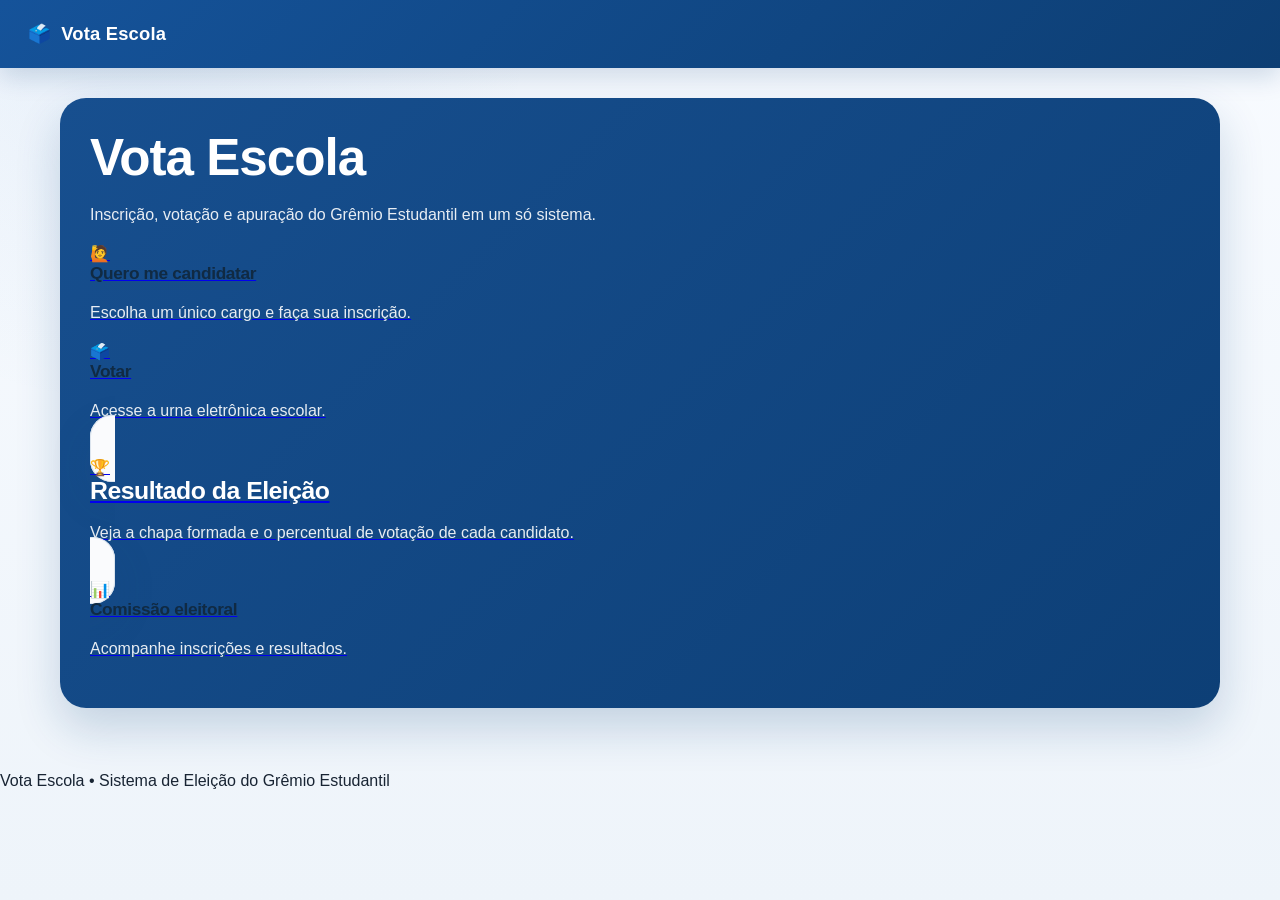
==== index.html @ 9f24b065 "Add files via upload" ====
<!DOCTYPE html><html lang="pt-BR"><head>
<meta charset="UTF-8"><meta name="viewport" content="width=device-width,initial-scale=1">
<title>Vota Escola</title><link rel="stylesheet" href="./styles.css?v=37">
<style id="vota-escola-design-v33">
:root{
  --ve-blue:#15539a;
  --ve-blue-dark:#0d3e73;
  --ve-blue-soft:#eaf3ff;
  --ve-bg:#f4f7fb;
  --ve-card:#ffffff;
  --ve-text:#182433;
  --ve-muted:#66788a;
  --ve-border:#dbe4ee;
  --ve-success:#158253;
  --ve-danger:#c83c3c;
  --ve-warning:#c98a11;
  --ve-shadow:0 18px 45px rgba(22,70,113,.12);
  --ve-radius:22px;
}
*{box-sizing:border-box}
html{background:var(--ve-bg)}
body{
  margin:0!important;
  min-height:100vh;
  font-family:Inter,Segoe UI,Roboto,Arial,sans-serif!important;
  color:var(--ve-text)!important;
  background:
    radial-gradient(circle at 10% 0%,rgba(30,105,183,.08),transparent 28%),
    linear-gradient(180deg,#f8fbff 0%,#eef4fa 100%)!important;
  font-size:16px!important;
}
header{
  background:linear-gradient(135deg,var(--ve-blue),var(--ve-blue-dark))!important;
  color:#fff!important;
  min-height:68px;
  padding:0 28px!important;
  display:flex!important;
  align-items:center!important;
  box-shadow:0 8px 26px rgba(13,62,115,.18)!important;
}
.brand{
  color:#fff!important;
  font-size:1.15rem!important;
  font-weight:800!important;
  letter-spacing:.01em;
}
.container,.candidate-wrap,.candidate-main,.done-wrap,.urna-shell{
  width:min(1160px,94%)!important;
  margin:30px auto 64px!important;
}
h1,h2,h3{
  font-family:Inter,Segoe UI,Roboto,Arial,sans-serif!important;
  color:#102a43!important;
  letter-spacing:-.02em;
}
h1{font-size:clamp(2rem,4vw,3.2rem)!important}
h2{font-size:1.55rem!important}
h3{font-size:1.08rem!important}
p{line-height:1.55}
.card,.form-card,.step-card,.turnout-card,.cargo-card,.done-card{
  background:rgba(255,255,255,.98)!important;
  border:1px solid var(--ve-border)!important;
  border-radius:var(--ve-radius)!important;
  box-shadow:var(--ve-shadow)!important;
}
.card{padding:24px!important;margin-bottom:20px!important}
.hero,.hero-card,.candidate-hero,.hero-result{
  background:linear-gradient(135deg,#174f8f,#0d3f76)!important;
  color:#fff!important;
  border-radius:26px!important;
  padding:30px!important;
  box-shadow:0 20px 45px rgba(15,70,126,.20)!important;
  border:none!important;
}
.hero h1,.hero h2,.hero-card h1,.candidate-hero h1,.hero-result h1{
  color:#fff!important;
}
.hero p,.hero-card p,.candidate-hero p,.hero-result p{color:rgba(255,255,255,.9)!important}
.grid{display:grid!important;gap:16px!important}
.grid-2,.grid2{grid-template-columns:repeat(2,minmax(0,1fr))!important}
.grid-3{grid-template-columns:repeat(3,minmax(0,1fr))!important}
.grid-4{grid-template-columns:repeat(4,minmax(0,1fr))!important}
label{
  display:block!important;
  font-weight:750!important;
  color:#26384a!important;
  margin:10px 0 7px!important;
}
input,select,textarea{
  width:100%!important;
  min-height:46px!important;
  padding:11px 13px!important;
  border:1px solid #cbd8e5!important;
  border-radius:12px!important;
  background:#fff!important;
  color:#172536!important;
  font:inherit!important;
  outline:none!important;
  transition:.18s ease!important;
}
input:focus,select:focus,textarea:focus{
  border-color:var(--ve-blue)!important;
  box-shadow:0 0 0 4px rgba(21,83,154,.12)!important;
}
input[readonly],.readonly{background:#f3f6f9!important;color:#44586b!important}
textarea{min-height:135px!important;resize:vertical!important}
input[type="checkbox"]{
  width:18px!important;min-height:18px!important;height:18px!important;
  padding:0!important;border-radius:5px!important
}
button,.btn,.btn-elegant,.submit-btn{
  border:none!important;
  border-radius:12px!important;
  padding:12px 17px!important;
  min-height:44px!important;
  font:inherit!important;
  font-weight:800!important;
  cursor:pointer!important;
  text-decoration:none!important;
  display:inline-flex!important;
  align-items:center!important;
  justify-content:center!important;
  gap:8px!important;
  transition:.18s ease!important;
}
button:hover,.btn:hover,.btn-elegant:hover,.submit-btn:hover{transform:translateY(-1px)}
.btn-primary,.primary,.submit-btn{
  background:linear-gradient(135deg,#1b63b4,#124b89)!important;
  color:#fff!important;
  box-shadow:0 8px 20px rgba(21,83,154,.18)!important;
}
.btn-light,.secondary{background:#edf3f8!important;color:#17334e!important}
.btn-success{background:#198754!important;color:#fff!important}
.btn-danger{background:#c43b3b!important;color:#fff!important}
.notice,.notice-box{
  border-radius:14px!important;
  padding:13px 15px!important;
  margin:12px 0!important;
  background:#edf5ff!important;
  border:1px solid #d2e4f8!important;
  border-left:5px solid var(--ve-blue)!important;
  color:#24405d!important;
}
.notice.success,.notice-box.ok{background:#eaf8ef!important;border-left-color:var(--ve-success)!important}
.notice.error,.notice-box.err{background:#fff0f0!important;border-left-color:var(--ve-danger)!important;color:#742525!important}
.notice.warning{background:#fff7e4!important;border-left-color:var(--ve-warning)!important}
.small,.help{font-size:.9rem!important;color:var(--ve-muted)!important}
.muted{color:var(--ve-muted)!important}
.hidden{display:none!important}
hr{border:0!important;border-top:1px solid #e4ebf2!important;margin:24px 0!important}
.stat{
  background:#fff!important;border:1px solid var(--ve-border)!important;
  border-radius:18px!important;padding:18px 20px!important;box-shadow:var(--ve-shadow)!important
}
.stat span{display:block!important;color:var(--ve-muted)!important;margin-bottom:5px!important}
.stat strong{font-size:2rem!important;color:#122d46!important}
.panel-actions{
  display:grid!important;
  grid-template-columns:repeat(3,minmax(0,1fr))!important;
  gap:20px!important;margin-top:26px!important
}
.panel-tile{
  min-height:180px!important;
  background:linear-gradient(180deg,#fff,#f9fbfd)!important;
  border:1px solid #d4dee8!important;
  border-radius:24px!important;
  box-shadow:var(--ve-shadow)!important;
  padding:24px!important;
  display:flex!important;flex-direction:column!important;
  align-items:center!important;justify-content:center!important;
  text-align:center!important;cursor:pointer!important
}
.panel-tile:hover{border-color:var(--ve-blue)!important;transform:translateY(-3px)!important}
.panel-tile .icon{font-size:2.4rem!important;margin-bottom:10px!important}
.panel-tile .title{font-size:1.08rem!important;font-weight:900!important;color:#15314c!important}
.panel-tile .sub{color:var(--ve-muted)!important;margin-top:6px!important}
.candidate-row{
  display:flex!important;gap:16px!important;align-items:flex-start!important;
  background:#fff!important;border:1px solid var(--ve-border)!important;
  border-radius:18px!important;padding:16px!important;margin-bottom:14px!important
}
.avatar{
  width:78px!important;height:96px!important;border-radius:13px!important;
  overflow:hidden!important;background:#edf1f5!important;display:grid!important;place-items:center!important
}
.avatar img{width:100%!important;height:100%!important;object-fit:cover!important}
.badge{display:inline-block!important;border-radius:999px!important;padding:4px 9px!important;font-size:.78rem!important;font-weight:900!important}
.badge-aprovado{background:#e6f6eb!important;color:#226d3e!important}
.badge-pendente{background:#fff3d3!important;color:#7a5b00!important}
.badge-rejeitado{background:#ffe7e7!important;color:#972b2b!important}
table{
  width:100%!important;border-collapse:separate!important;border-spacing:0!important;
  overflow:hidden!important;border:1px solid var(--ve-border)!important;border-radius:14px!important
}
th,td{padding:12px!important;border-bottom:1px solid #e8eef4!important;text-align:left!important}
th{background:#f4f7fa!important;color:#33495e!important}
tr:last-child td{border-bottom:none!important}

/* Candidate-specific */
.step-card{padding:24px!important;margin-bottom:18px!important}
.step-title{display:flex!important;align-items:center!important;gap:10px!important;margin-bottom:16px!important}
.step-number,.section-title .n{
  width:36px!important;height:36px!important;border-radius:50%!important;
  background:var(--ve-blue)!important;color:#fff!important;display:grid!important;
  place-items:center!important;font-weight:900!important
}
.step-title h2,.section-title h2{margin:0!important}
.lookup-row{display:grid!important;grid-template-columns:1fr auto!important;gap:12px!important;align-items:end!important}
.candidate-confirm,.number-card{
  background:#edf5ff!important;border:1px solid #d1e3f7!important;
  border-radius:14px!important;padding:14px!important;color:#274665!important
}
.photo-grid,.photo-row{display:grid!important;grid-template-columns:155px 1fr!important;gap:20px!important;align-items:start!important}
.photo-box,.preview-shell{
  width:155px!important;height:190px!important;border-radius:18px!important;
  background:#f2f5f8!important;border:1px dashed #b9c8d6!important;
  display:grid!important;place-items:center!important;overflow:hidden!important;
  color:#738498!important;text-align:center!important;padding:10px!important
}
.photo-box img,.preview-shell img{width:100%!important;height:100%!important;object-fit:cover!important}
.footer-actions,.actions{display:flex!important;justify-content:flex-end!important;gap:12px!important;margin-top:18px!important}

/* Results */
.winner-card{
  background:#fff!important;border:1px solid var(--ve-border)!important;
  border-radius:18px!important;padding:16px!important;box-shadow:0 8px 22px rgba(24,70,109,.08)!important
}
.cargo-card{padding:20px!important;margin-bottom:18px!important}
.bar,.progress-track{background:#e5ebf1!important;border-radius:999px!important;overflow:hidden!important}
.bar>span,.progress-fill{background:linear-gradient(90deg,#1961ad,#2b82d6)!important}

/* Urna */
.urna{
  background:linear-gradient(180deg,#ddd8cc,#cbc5b8)!important;
  border:1px solid #aaa!important;border-radius:20px!important;
  padding:22px!important;display:grid!important;
  grid-template-columns:minmax(0,1.5fr) minmax(300px,.75fr)!important;
  gap:22px!important;box-shadow:0 22px 55px rgba(0,0,0,.18)!important
}
.tela{
  background:#f8f8f3!important;border:2px solid #3f4347!important;
  border-radius:14px!important;min-height:500px!important;padding:24px!important
}
.teclado{background:#2f3439!important;border-radius:14px!important;padding:18px!important}
.teclas-grid{display:grid!important;grid-template-columns:repeat(3,1fr)!important;gap:10px!important}
.tecla{
  background:#17191c!important;color:#fff!important;border:2px solid #555!important;
  border-radius:8px!important;padding:16px!important;font-size:1.35rem!important;font-weight:900!important
}
.acoes{display:grid!important;grid-template-columns:1fr 1fr 1.2fr!important;gap:10px!important;margin-top:14px!important}
.branco{background:#f4f4f4!important;color:#111!important}
.corrige{background:#e88a2c!important;color:#111!important}
.confirma{background:#45a66d!important;color:#111!important}
.numero-display{font-size:3rem!important;letter-spacing:.12em!important;font-weight:900!important}
.fim{font-size:4.5rem!important;text-align:center!important;font-weight:950!important}

@media(max-width:900px){
  .grid-3,.grid-4{grid-template-columns:repeat(2,minmax(0,1fr))!important}
  .panel-actions{grid-template-columns:1fr!important}
  .urna{grid-template-columns:1fr!important}
}
@media(max-width:680px){
  header{padding:0 18px!important}
  .container,.candidate-wrap,.candidate-main,.done-wrap,.urna-shell{width:94%!important;margin-top:18px!important}
  .grid-2,.grid2,.grid-3,.grid-4{grid-template-columns:1fr!important}
  .lookup-row{grid-template-columns:1fr!important}
  .photo-grid,.photo-row{grid-template-columns:1fr!important}
  .candidate-row{flex-direction:column!important}
  .footer-actions,.actions{flex-direction:column!important}
  .footer-actions>*,.actions>*{width:100%!important}
  .card,.step-card,.form-card{padding:18px!important}
  .hero,.hero-card,.candidate-hero,.hero-result{padding:22px!important;border-radius:20px!important}
}
</style>

</head>
<body>
<header><div class="brand"><span class="ballot">🗳️</span> Vota Escola</div></header>
<main class="container">
  <section class="hero card">
    <h1>Vota Escola</h1>
    <p>Inscrição, votação e apuração do Grêmio Estudantil em um só sistema.</p>
    <div class="menu-cards">
      <a class="menu-card" href="candidato.html"><div class="ico">🙋</div><h3>Quero me candidatar</h3><p>Escolha um único cargo e faça sua inscrição.</p></a>
      <a class="menu-card" href="urna.html"><div class="ico">🗳️</div><h3>Votar</h3><p>Acesse a urna eletrônica escolar.</p></a>
      <a class="card action-card" href="resultados.html">
        <div class="action-icon">🏆</div>
        <h2>Resultado da Eleição</h2>
        <p>Veja a chapa formada e o percentual de votação de cada candidato.</p>
      </a>
      <a class="menu-card" href="gestor.html"><div class="ico">📊</div><h3>Comissão eleitoral</h3><p>Acompanhe inscrições e resultados.</p></a>
    </div>
  </section>
</main>
<footer>Vota Escola • Sistema de Eleição do Grêmio Estudantil</footer>
</body></html>
---- styles.css ----
:root{
  --blue:#174f8f;
  --blue2:#0f3f75;
  --blue-soft:#eaf2fb;
  --bg:#eef3f8;
  --card:#ffffff;
  --text:#15202b;
  --muted:#66788a;
  --border:#d8e1ea;
  --success:#198754;
  --danger:#c93434;
  --warning:#d59000;
  --shadow:0 12px 35px rgba(23,79,143,.12);
  --radius:20px;
}
*{box-sizing:border-box}
html,body{margin:0;padding:0;font-family:Inter,Segoe UI,Arial,sans-serif;color:var(--text);background:var(--bg)}
body{min-height:100vh}
header{
  background:linear-gradient(135deg,var(--blue),var(--blue2));
  color:#fff;padding:18px 24px;box-shadow:0 2px 10px rgba(0,0,0,.08)
}
.brand{font-size:1.15rem;font-weight:800;display:flex;align-items:center;gap:10px}
.container{width:min(1180px,92%);margin:28px auto 60px}
.card{
  background:var(--card);border:1px solid var(--border);border-radius:var(--radius);
  box-shadow:var(--shadow);padding:24px;margin-bottom:20px
}
h1,h2,h3{margin-top:0;color:#10263b}
h1{font-size:clamp(2rem,4vw,3.2rem)}
h2{font-size:1.55rem}
h3{font-size:1.08rem}
p{line-height:1.55}
label{display:block;font-weight:700;margin:10px 0 6px}
input,select,textarea{
  width:100%;border:1px solid #c9d5e2;border-radius:12px;padding:12px 13px;
  font-size:1rem;background:white;outline:none;transition:.2s
}
input:focus,select:focus,textarea:focus{border-color:var(--blue);box-shadow:0 0 0 3px rgba(23,79,143,.12)}
textarea{min-height:130px;resize:vertical}
button,.btn{
  border:none;border-radius:12px;padding:11px 16px;font-weight:800;font-size:.98rem;
  cursor:pointer;text-decoration:none;display:inline-flex;align-items:center;justify-content:center;gap:8px
}
.btn-primary,button.primary{background:var(--blue);color:#fff}
.btn-primary:hover,button.primary:hover{background:var(--blue2)}
.btn-light{background:#edf3f8;color:#16324d}
.btn-success{background:var(--success);color:#fff}
.btn-danger{background:var(--danger);color:#fff}
.grid{display:grid;gap:16px}
.grid-2{grid-template-columns:repeat(2,minmax(0,1fr))}
.grid-3{grid-template-columns:repeat(3,minmax(0,1fr))}
.grid-4{grid-template-columns:repeat(4,minmax(0,1fr))}
.muted{color:var(--muted)}
.small{font-size:.9rem}
.notice{
  border-radius:14px;padding:13px 15px;background:var(--blue-soft);
  border-left:5px solid var(--blue);margin:12px 0
}
.notice.success{background:#eaf7ef;border-left-color:var(--success)}
.notice.error{background:#fff0f0;border-left-color:var(--danger)}
.notice.warning{background:#fff7df;border-left-color:var(--warning)}
.hidden{display:none!important}
.stat{
  background:#fff;border:1px solid var(--border);border-radius:18px;
  padding:18px 20px;box-shadow:var(--shadow)
}
.stat span{display:block;color:var(--muted);margin-bottom:5px}
.stat strong{font-size:2rem}
.panel-actions{
  display:grid;grid-template-columns:repeat(3,minmax(0,1fr));gap:20px;margin-top:26px
}
.panel-tile{
  background:#fff;border:2px solid #253444;border-radius:24px;min-height:180px;
  padding:22px;text-align:center;display:flex;flex-direction:column;align-items:center;
  justify-content:center;cursor:pointer;box-shadow:var(--shadow);transition:.2s
}
.panel-tile:hover{transform:translateY(-3px);border-color:var(--blue)}
.panel-tile .icon{font-size:2.2rem;margin-bottom:8px}
.panel-tile .title{font-size:1.1rem;font-weight:900;text-transform:uppercase}
.panel-tile .sub{color:var(--muted);margin-top:7px}
.hero{
  border-radius:24px;background:linear-gradient(135deg,#273747,#3e5970);
  color:#fff;padding:32px;margin-bottom:24px;box-shadow:var(--shadow)
}
.hero h1,.hero h2{color:white;margin-bottom:8px}
table{width:100%;border-collapse:collapse;background:#fff}
th,td{padding:12px;border-bottom:1px solid #e6ebf0;text-align:left;vertical-align:top}
th{background:#f6f8fa}
.avatar{
  width:78px;height:96px;border-radius:12px;background:#edf1f4;
  display:grid;place-items:center;overflow:hidden
}
.avatar img{width:100%;height:100%;object-fit:cover}
.candidate-row{
  display:flex;gap:16px;align-items:flex-start;border:1px solid var(--border);
  border-radius:16px;padding:16px;margin-bottom:14px;background:#fff
}
.badge{display:inline-block;border-radius:999px;padding:4px 9px;font-size:.78rem;font-weight:800}
.badge-aprovado{background:#e5f6eb;color:#23713f}
.badge-pendente{background:#fff4d8;color:#8a6500}
.badge-rejeitado{background:#ffe9e9;color:#9a2323}
.photo-preview{
  width:145px;height:180px;border-radius:16px;object-fit:cover;
  border:2px solid #d5dce3;background:#edf1f4
}

/* Urna */
.urna-shell{width:min(1120px,95%);margin:26px auto}
.urna{
  background:#d9d5cb;border:1px solid #aaa;border-radius:18px;padding:20px;
  display:grid;grid-template-columns:minmax(0,1.45fr) minmax(280px,.75fr);
  gap:20px;box-shadow:0 18px 40px rgba(0,0,0,.18)
}
.tela{
  background:#f7f7f2;border:2px solid #444;border-radius:12px;min-height:500px;
  padding:24px;position:relative
}
.teclado{
  background:#2f3338;border-radius:14px;padding:18px;display:flex;flex-direction:column;justify-content:center
}
.teclas-grid{display:grid;grid-template-columns:repeat(3,1fr);gap:10px}
.tecla{
  background:#1b1d20;color:#fff;border:2px solid #555;border-radius:8px;
  padding:16px;font-size:1.4rem;font-weight:900
}
.acoes{display:grid;grid-template-columns:1fr 1fr 1.2fr;gap:10px;margin-top:14px}
.acao{border-radius:8px;padding:14px 8px;font-weight:900}
.branco{background:#f1f1f1;color:#111}
.corrige{background:#e58b30;color:#111}
.confirma{background:#3a9f63;color:#111}
.numero-display{font-size:3rem;letter-spacing:.18em;font-weight:900;margin:20px 0}
.candidate-box{display:flex;gap:16px;align-items:flex-start;margin-top:18px}
.candidate-box img{width:125px;height:155px;object-fit:cover;border-radius:12px;background:#e6e6e6}
.fim{font-size:5rem;text-align:center;margin-top:130px;font-weight:900;letter-spacing:.08em}

@media(max-width:900px){
  .grid-4,.grid-3{grid-template-columns:repeat(2,minmax(0,1fr))}
  .panel-actions{grid-template-columns:1fr}
  .urna{grid-template-columns:1fr}
}
@media(max-width:650px){
  .container{width:min(94%,100%)}
  .card{padding:18px}
  .grid-2,.grid-3,.grid-4{grid-template-columns:1fr}
  .candidate-row{flex-direction:column}
  .hero{padding:24px}
  .tela{min-height:420px;padding:16px}
  .tecla{padding:14px}
}


/* Dados eleitorais da candidatura no painel do gestor */
.candidate-election-data{display:grid;grid-template-columns:minmax(150px,190px) minmax(220px,1fr);gap:12px;margin-top:14px}
.candidate-number-box,.candidate-role-box{border:1px solid #dfe5eb;border-radius:14px;padding:12px 14px;background:#f8fafc}
.candidate-number-box{background:#eef5ff;border-color:#cfe0f5}
.candidate-number-box span,.candidate-role-box span{display:block;font-size:.76rem;text-transform:uppercase;letter-spacing:.06em;color:#687582;font-weight:800;margin-bottom:4px}
.candidate-number-box strong{font-size:2rem;line-height:1;color:#174f8f;letter-spacing:.04em}
.candidate-role-box strong{font-size:1.05rem;color:#1d2b38}
@media(max-width:620px){.candidate-election-data{grid-template-columns:1fr}.candidate-number-box strong{font-size:1.8rem}}
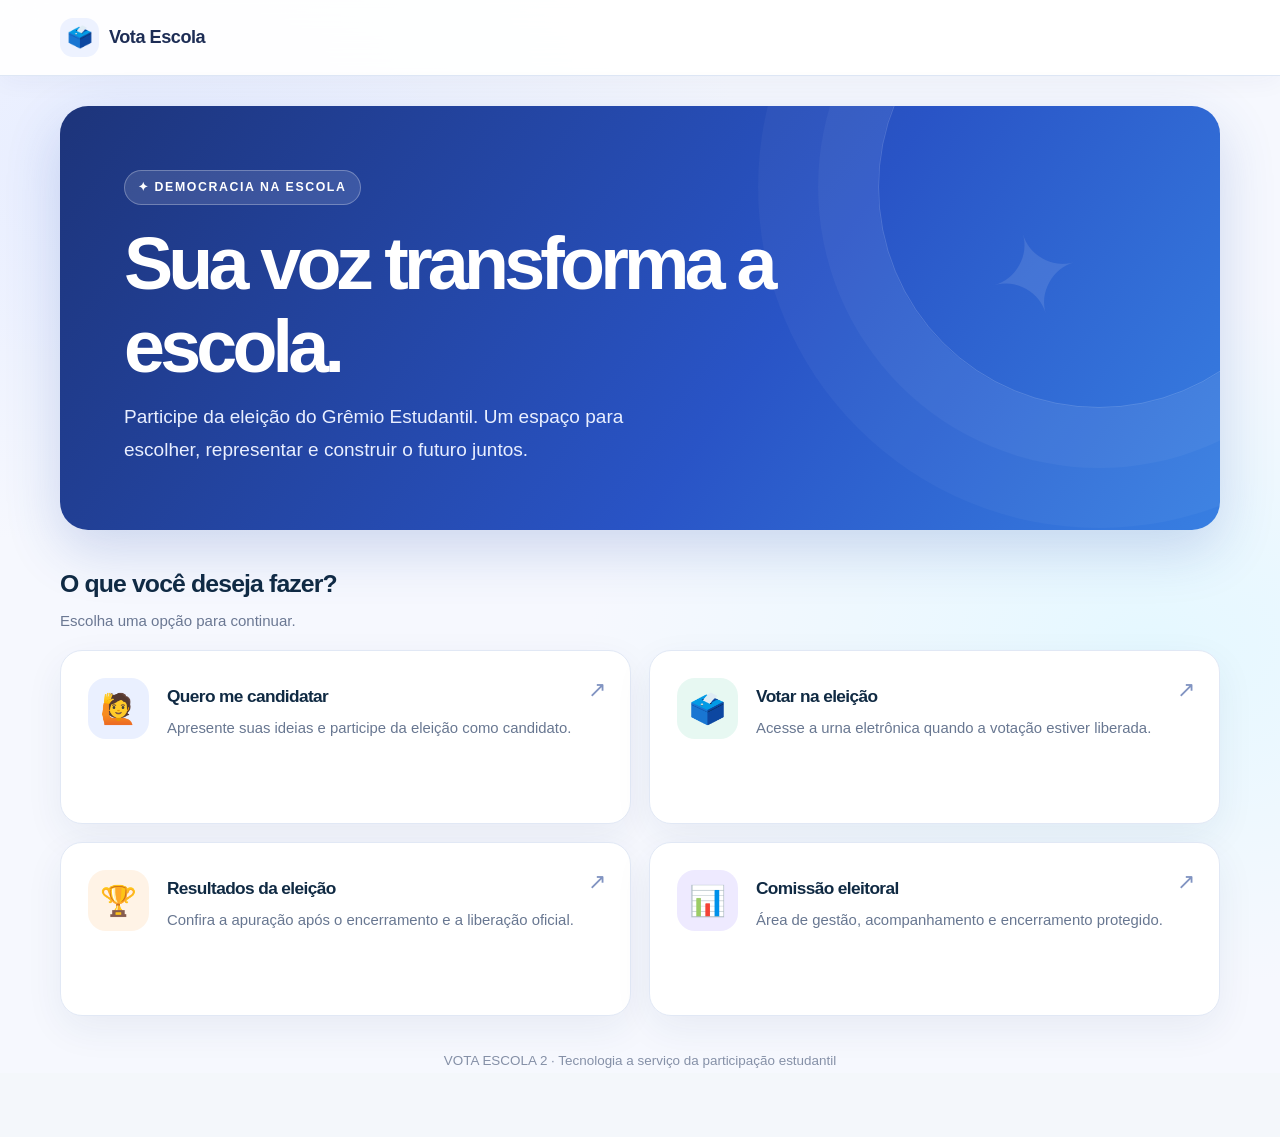
==== commit 9e456c7a: "Add files via upload" ====
--- a/index.html
+++ b/index.html
@@ -273,24 +273,27 @@
 }
 </style>
 
+<link rel="stylesheet" href="elegante.css?v=1">
 </head>
-<body>
+<body class="vota-home">
 <header><div class="brand"><span class="ballot">🗳️</span> Vota Escola</div></header>
 <main class="container">
-  <section class="hero card">
-    <h1>Vota Escola</h1>
-    <p>Inscrição, votação e apuração do Grêmio Estudantil em um só sistema.</p>
-    <div class="menu-cards">
-      <a class="menu-card" href="candidato.html"><div class="ico">🙋</div><h3>Quero me candidatar</h3><p>Escolha um único cargo e faça sua inscrição.</p></a>
-      <a class="menu-card" href="urna.html"><div class="ico">🗳️</div><h3>Votar</h3><p>Acesse a urna eletrônica escolar.</p></a>
-      <a class="card action-card" href="resultados.html">
-        <div class="action-icon">🏆</div>
-        <h2>Resultado da Eleição</h2>
-        <p>Veja a chapa formada e o percentual de votação de cada candidato.</p>
-      </a>
-      <a class="menu-card" href="gestor.html"><div class="ico">📊</div><h3>Comissão eleitoral</h3><p>Acompanhe inscrições e resultados.</p></a>
+  <section class="hero home-hero" aria-labelledby="titulo-home">
+    <div class="home-hero-inner">
+      <span class="home-kicker">✦ Democracia na escola</span>
+      <h1 id="titulo-home">Sua voz transforma a escola.</h1>
+      <p>Participe da eleição do Grêmio Estudantil. Um espaço para escolher, representar e construir o futuro juntos.</p>
     </div>
   </section>
+  <section aria-labelledby="acessos-home">
+    <div class="home-heading"><div><h2 id="acessos-home">O que você deseja fazer?</h2><p>Escolha uma opção para continuar.</p></div></div>
+    <div class="home-grid">
+      <a class="home-link" href="candidato.html"><span class="home-link-icon" aria-hidden="true">🙋</span><div><h3>Quero me candidatar</h3><p>Apresente suas ideias e participe da eleição como candidato.</p></div></a>
+      <a class="home-link" href="urna.html"><span class="home-link-icon" aria-hidden="true">🗳️</span><div><h3>Votar na eleição</h3><p>Acesse a urna eletrônica quando a votação estiver liberada.</p></div></a>
+      <a class="home-link" href="resultados.html"><span class="home-link-icon" aria-hidden="true">🏆</span><div><h3>Resultados da eleição</h3><p>Confira a apuração após o encerramento e a liberação oficial.</p></div></a>
+      <a class="home-link" href="gestor.html"><span class="home-link-icon" aria-hidden="true">📊</span><div><h3>Comissão eleitoral</h3><p>Área de gestão, acompanhamento e encerramento protegido.</p></div></a>
+    </div>
+  </section>
+  <p class="home-foot">VOTA ESCOLA 2 · Tecnologia a serviço da participação estudantil</p>
 </main>
-<footer>Vota Escola • Sistema de Eleição do Grêmio Estudantil</footer>
 </body></html>
--- a/elegante.css
+++ b/elegante.css
@@ -0,0 +1,19 @@
+/* VOTA ESCOLA 2 — identidade visual premium. Somente apresentação. */
+:root{--blue:#2758d7;--blue2:#173b98;--blue-soft:#edf2ff;--bg:#f5f7fd;--card:#fff;--text:#17233e;--muted:#687791;--border:#e2e8f4;--shadow:0 16px 46px rgba(27,54,110,.075);--radius:22px}
+html{scroll-behavior:smooth}body{background:radial-gradient(ellipse 65% 35% at 0% 0%,#e8edff 0%,transparent 80%),radial-gradient(ellipse 50% 35% at 100% 25%,#e6f7ff 0%,transparent 85%),#f6f8fd;color:#17233e;font-family:Inter,ui-sans-serif,system-ui,-apple-system,'Segoe UI',sans-serif;line-height:1.55}
+header{background:rgba(255,255,255,.93)!important;color:#1b2a50!important;min-height:76px;display:flex;align-items:center;padding:14px max(24px,calc((100vw - 1160px)/2))!important;border-bottom:1px solid rgba(221,230,245,.95);box-shadow:0 5px 24px rgba(35,56,105,.045)!important;backdrop-filter:blur(16px)}
+header .brand{color:#1d2d55!important;font-size:1.13rem!important;letter-spacing:-.025em;font-weight:850!important}header .ballot{display:inline-grid;place-items:center;width:39px;height:39px;background:#edf2ff;border-radius:13px;font-size:1.3rem}
+.container{width:min(1160px,92%);margin:36px auto 75px}.card,.stat,.cargo-card,.winner-card,.form-card,.done-card{border:1px solid #e3eaf5!important;border-radius:22px!important;background:#fff!important;box-shadow:0 14px 42px rgba(28,50,96,.065)!important}.card{padding:clamp(20px,3vw,32px)}
+h1,h2,h3{color:#1b2b4d;letter-spacing:-.035em}h1{font-weight:850;line-height:1.13}h2{font-weight:800}p{line-height:1.7}a{transition:color .2s,background .2s,transform .2s,box-shadow .2s}
+input:not([type=checkbox]):not([type=radio]),select,textarea{background:#fbfcff;border:1px solid #dce4f1;border-radius:13px;min-height:46px;color:#18294b}input:focus,select:focus,textarea:focus{outline:none;border-color:#5d79e8;box-shadow:0 0 0 4px rgba(70,105,223,.12)}
+button,.btn{border-radius:12px;font-weight:750;transition:transform .2s,box-shadow .2s,background .2s}button:hover:not(:disabled),.btn:hover{transform:translateY(-1px);box-shadow:0 8px 18px rgba(30,65,140,.12)}button:focus-visible,a:focus-visible{outline:3px solid #7b9bff;outline-offset:3px}.btn-primary,button.primary{background:linear-gradient(135deg,#3868eb,#204cc4);color:#fff}
+.hero,.hero-card,.candidate-hero,.hero-result{background:linear-gradient(125deg,#1d347a 0%,#2954c6 60%,#387fe2 100%)!important;border:0!important;border-radius:28px!important;color:#fff!important;box-shadow:0 20px 55px rgba(40,79,177,.20)!important}.hero h1,.hero h2,.hero-card h1,.candidate-hero h1,.hero-result h1{color:#fff!important}.hero p,.hero-card p,.candidate-hero p,.hero-result p{color:#e9efff!important}
+.stat{position:relative;overflow:hidden}.stat:before{content:'';position:absolute;top:0;left:0;right:0;height:4px;background:linear-gradient(90deg,#3f67df,#68bce8)}.stat strong{color:#2046a0}.notice{border-radius:14px;background:#eef3ff;border-left-color:#5274d9}table{border-radius:14px;overflow:hidden}th{background:#f3f6fc;color:#415376;font-size:.85rem;text-transform:uppercase;letter-spacing:.045em}tr:hover td{background:#fafcff}th,td{border-bottom:1px solid #e9edf5}
+.panel-tile{border:1px solid #e0e7f5!important;border-radius:22px!important;box-shadow:0 12px 30px rgba(30,65,140,.06)!important}.panel-tile:hover{border-color:#7998e7!important;transform:translateY(-4px)}.badge{border-radius:100px}.candidate-row{border-color:#e4eaf4;border-radius:18px}.candidate-number-box{background:#edf3ff;border-color:#d9e5ff}.candidate-number-box strong{color:#2856c8}
+/* Home */
+body.vota-home{background:radial-gradient(ellipse 60% 45% at 10% 15%,#e7edff 0%,transparent 80%),radial-gradient(ellipse 55% 40% at 90% 60%,#e5f8ff 0%,transparent 80%),#f6f8fe!important}
+.vota-home .container{margin-top:42px}.home-hero{position:relative;overflow:hidden;padding:clamp(30px,5vw,65px)!important;min-height:315px;display:flex;align-items:center;isolation:isolate}.home-hero:before{content:'';position:absolute;right:-100px;top:-140px;width:440px;height:440px;border:1px solid rgba(255,255,255,.17);border-radius:50%;box-shadow:0 0 0 60px rgba(255,255,255,.04),0 0 0 120px rgba(255,255,255,.035);z-index:-1}.home-hero:after{content:'✦';position:absolute;right:12%;top:20%;font-size:110px;color:rgba(255,255,255,.11);transform:rotate(-16deg);z-index:-1}.home-hero-inner{max-width:660px}.home-kicker{display:inline-flex;align-items:center;gap:8px;padding:7px 13px;border:1px solid rgba(255,255,255,.28);border-radius:99px;background:rgba(255,255,255,.12);font-size:.77rem;font-weight:800;letter-spacing:.13em;text-transform:uppercase;color:#fff}.home-hero h1{font-size:clamp(2.6rem,6vw,4.6rem)!important;margin:17px 0 13px!important;letter-spacing:-.065em!important}.home-hero p{font-size:clamp(1rem,1.7vw,1.19rem);max-width:550px;margin:0!important}.home-heading{display:flex;justify-content:space-between;align-items:end;gap:14px;margin:35px 0 17px}.home-heading h2{font-size:1.55rem;margin:0}.home-heading p{margin:4px 0 0;color:#6b7893;font-size:.94rem}.home-grid{display:grid;grid-template-columns:repeat(2,minmax(0,1fr));gap:18px}.home-link{display:flex;align-items:flex-start;gap:18px;text-decoration:none!important;color:#17233e!important;padding:27px;border-radius:22px;background:#fff;border:1px solid #e1e8f5;box-shadow:0 13px 38px rgba(25,53,106,.065);min-height:174px;position:relative;overflow:hidden}.home-link:after{content:'↗';position:absolute;right:24px;top:22px;color:#8194c2;font-size:1.35rem}.home-link:hover{transform:translateY(-5px);border-color:#b7c9fa;box-shadow:0 22px 45px rgba(28,61,132,.12)}.home-link-icon{width:61px;height:61px;flex:none;display:grid;place-items:center;border-radius:18px;background:#eaf0ff;font-size:1.85rem}.home-link:nth-child(2) .home-link-icon{background:#e7f8f2}.home-link:nth-child(3) .home-link-icon{background:#fff3e6}.home-link:nth-child(4) .home-link-icon{background:#eeeaff}.home-link h3{font-size:1.23rem;margin:5px 30px 7px 0;font-weight:800;color:#1a2d57}.home-link p{font-size:.93rem;color:#687791;margin:0;line-height:1.6}.home-foot{text-align:center;color:#8590a7;font-size:.84rem;margin:34px auto 0}
+/* Urna mantém contraste, dimensões e controles originais */
+.urna-shell .urna{box-shadow:0 22px 55px rgba(20,40,80,.15);border-radius:22px}.urna-shell .tecla:hover{transform:none}.urna-shell .tela{border-radius:14px}
+@media(max-width:720px){header{padding:13px 20px!important;min-height:66px}.container{width:min(94%,1160px);margin-top:22px}.home-grid{grid-template-columns:1fr}.home-link{min-height:140px;padding:22px}.home-hero{min-height:285px;padding:28px!important}.home-heading{margin-top:26px}.home-hero:after{right:3%;top:9%;font-size:65px}.card{padding:20px}.candidate-row{flex-direction:column}}
+@media(prefers-reduced-motion:reduce){*,*:before,*:after{scroll-behavior:auto!important;transition:none!important}}
